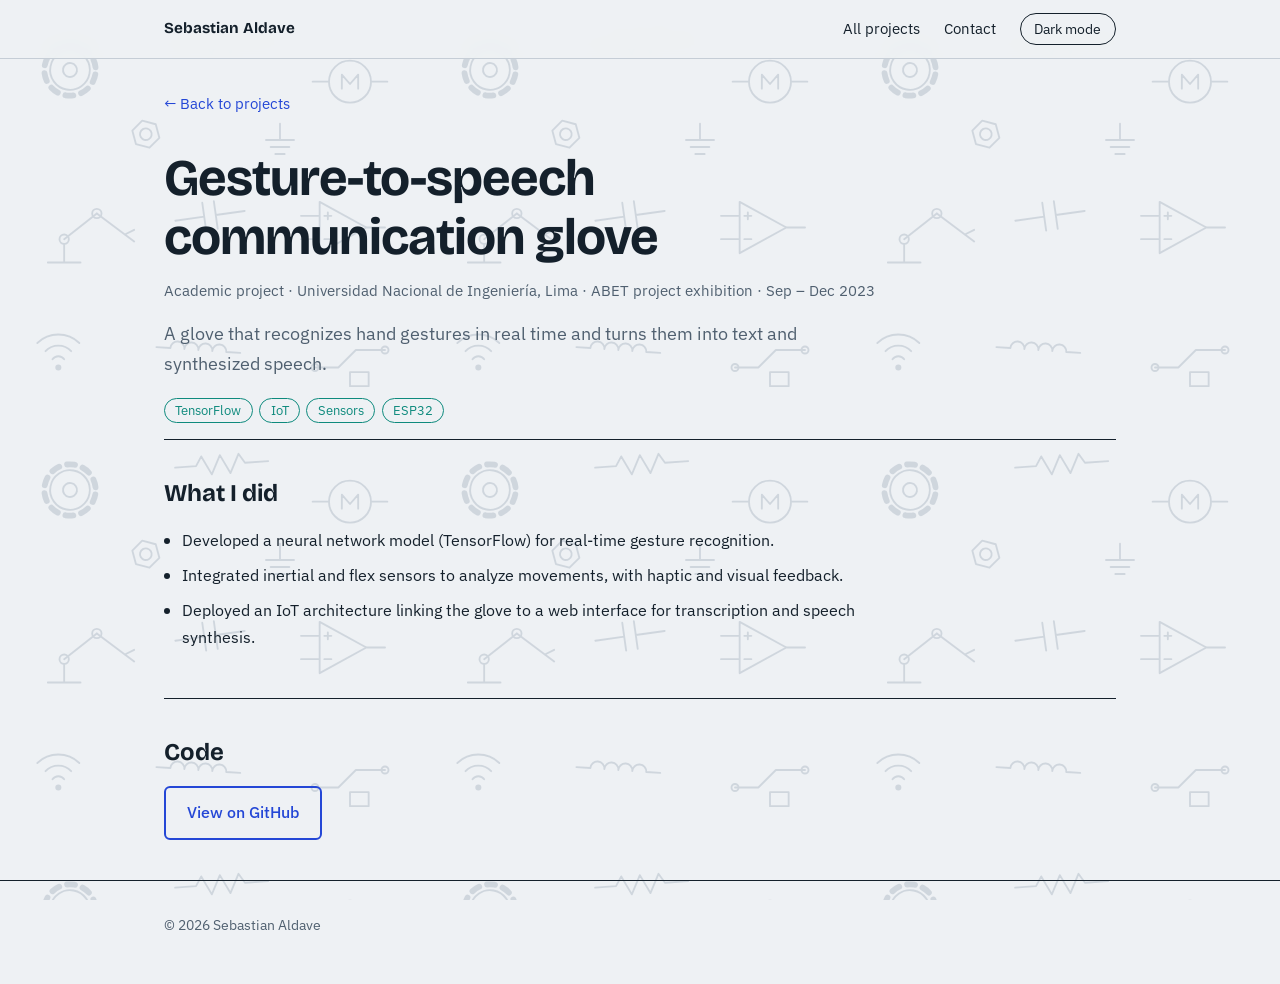
==== projects/gesture-speech-glove.html @ d8f80ff8 "Create gesture-speech-glove.html" ====
<!DOCTYPE html>
<html lang="en">
<head>
<meta charset="UTF-8">
<meta name="viewport" content="width=device-width, initial-scale=1">
<title>Gesture-to-speech communication glove | Sebastian Aldave</title>
<meta name="description" content="A glove that recognizes hand gestures in real time and turns them into text and synthesized speech.">
<link rel="preconnect" href="https://fonts.googleapis.com">
<link rel="preconnect" href="https://fonts.gstatic.com" crossorigin>
<link href="https://fonts.googleapis.com/css2?family=Bricolage+Grotesque:wght@500;700&family=IBM+Plex+Sans:wght@400;500&display=swap" rel="stylesheet">
<script>try{var t=localStorage.getItem("theme");if(t)document.documentElement.setAttribute("data-theme",t)}catch(e){}</script>
<link rel="stylesheet" href="page.css">
</head>
<body>
<nav>
  <div class="wrap">
    <a class="brand" href="../index.html">Sebastian Aldave</a>
    <a href="../index.html#projects">All projects</a>
    <a href="../index.html#contact">Contact</a>
    <button class="theme" id="theme" type="button"></button>
  </div>
</nav>

<main class="wrap detail">
  <a class="back" href="../index.html#projects">← Back to projects</a>

  <header class="phead">
    <h1>Gesture-to-speech communication glove</h1>
    <p class="pmeta">Academic project · Universidad Nacional de Ingeniería, Lima · ABET project exhibition · Sep – Dec 2023</p>
    <p class="lead">A glove that recognizes hand gestures in real time and turns them into text and synthesized speech.</p>
    <ul class="ptags"><li>TensorFlow</li><li>IoT</li><li>Sensors</li><li>ESP32</li></ul>
  </header>

  <section>
    <h2>What I did</h2>
    <ul class="points">
      <li>Developed a neural network model (TensorFlow) for real-time gesture recognition.</li>
      <li>Integrated inertial and flex sensors to analyze movements, with haptic and visual feedback.</li>
      <li>Deployed an IoT architecture linking the glove to a web interface for transcription and speech synthesis.</li>
    </ul>
  </section>

  <section data-optional>
    <h2>Gallery</h2>
    <div class="gallery">
      <img src="../img/gesture-speech-glove-1.jpg" alt="Gesture-to-speech communication glove, image 1" onerror="this.remove()">
      <img src="../img/gesture-speech-glove-2.jpg" alt="Gesture-to-speech communication glove, image 2" onerror="this.remove()">
      <img src="../img/gesture-speech-glove-3.jpg" alt="Gesture-to-speech communication glove, image 3" onerror="this.remove()">
    </div>
  </section>

  <section data-optional>
    <h2>Video</h2>
    <video controls preload="metadata" src="../video/gesture-speech-glove.mp4" onerror="this.remove()"></video>
  </section>

  <section>
    <h2>Article</h2>
    <p>Read the full write-up of the project.</p>
    <a class="btn main" data-check href="../docs/gesture-speech-glove.pdf">Read the article (PDF)</a>
  </section>

  <section>
    <h2>Code</h2>
    <a class="btn alt" href="https://github.com/YOUR-GITHUB/gesture-speech-glove" target="_blank" rel="noopener">View on GitHub</a>
  </section>
</main>

<footer>
  <div class="wrap">© 2026 Sebastian Aldave</div>
</footer>
<script src="page.js"></script>
</body>
</html>
---- projects/page.css ----
:root{
  --paper:#eef1f4; --ink:#14202b; --muted:#506070; --line:#c5cdd6;
  --blue:#2447d6; --blue-hover:#1a37a8; --teal:#0e8a7d; --teal-rgb:14,138,125;
  --surface:#ffffff; --btn-text:#ffffff; --nav-bg:rgba(238,241,244,.92);
  --display:'Bricolage Grotesque','Segoe UI',system-ui,sans-serif;
  --body:'IBM Plex Sans','Segoe UI',system-ui,sans-serif;
  color-scheme:light;
}
@media (prefers-color-scheme:dark){
:root:not([data-theme="light"]){
  --paper:#0f1720; --ink:#e6ebf0; --muted:#97a6b6; --line:#243140;
  --blue:#7b9bff; --blue-hover:#a1b6ff; --teal:#3ec9b8; --teal-rgb:62,201,184;
  --surface:#16212c; --btn-text:#0f1720; --nav-bg:rgba(15,23,32,.92);
  color-scheme:dark;
}
}
:root[data-theme="dark"]{
  --paper:#0f1720; --ink:#e6ebf0; --muted:#97a6b6; --line:#243140;
  --blue:#7b9bff; --blue-hover:#a1b6ff; --teal:#3ec9b8; --teal-rgb:62,201,184;
  --surface:#16212c; --btn-text:#0f1720; --nav-bg:rgba(15,23,32,.92);
  color-scheme:dark;
}
*{box-sizing:border-box;margin:0;padding:0}
html{scroll-behavior:smooth}
body{font-family:var(--body);background:var(--paper);color:var(--ink);line-height:1.65;font-size:1.02rem;}
body::before{content:"";position:fixed;inset:0;z-index:-1;pointer-events:none;background:var(--line);opacity:.75;
  -webkit-mask:url("data:image/svg+xml,%3Csvg xmlns=%22http://www.w3.org/2000/svg%22 viewBox=%220 0 360 360%22 fill=%22none%22 stroke=%22black%22 stroke-width=%221.6%22 stroke-linecap=%22round%22 stroke-linejoin=%22round%22%3E%3Cg transform=%22translate%2860 60%29 rotate%2810%29%22%3E%3Ccircle r=%2217%22/%3E%3Ccircle r=%226%22/%3E%3Ccircle r=%2222%22 stroke-width=%225%22 stroke-dasharray=%226.9 6.9%22/%3E%3C/g%3E%3Cg transform=%22translate%28190 38%29 rotate%28-4%29%22%3E%3Cpath d=%22M-40 0H-22L-17 -8L-9 8L-1 -8L7 8L15 -8L20 0H40%22/%3E%3C/g%3E%3Cg transform=%22translate%28300 70%29%22%3E%3Ccircle r=%2218%22/%3E%3Cpath d=%22M-7 6V-6L0 2L7 -6V6M18 0H32M-18 0H-32%22/%3E%3C/g%3E%3Cg transform=%22translate%28125 115%29 rotate%2815%29%22%3E%3Cpath d=%22M12 0L6 10.4L-6 10.4L-12 0L-6 -10.4L6 -10.4Z%22/%3E%3Ccircle r=%225%22/%3E%3C/g%3E%3Cg transform=%22translate%28240 120%29%22%3E%3Cpath d=%22M0 -14V0M-12 0H12M-8 6H8M-4 12H4%22/%3E%3C/g%3E%3Cg transform=%22translate%2855 205%29%22%3E%3Cpath d=%22M-14 20H14M0 20V4%22/%3E%3Ccircle r=%224%22 cy=%220%22/%3E%3Cpath d=%22M0 0L28 -22%22/%3E%3Ccircle cx=%2228%22 cy=%22-22%22 r=%224%22/%3E%3Cpath d=%22M28 -22L52 -4M52 -4L60 -8M52 -4L60 2%22/%3E%3C/g%3E%3Cg transform=%22translate%28180 185%29 rotate%28-8%29%22%3E%3Cpath d=%22M-30 0H-5M-5 -12V12M5 -12V12M5 0H30%22/%3E%3C/g%3E%3Cg transform=%22translate%28292 195%29%22%3E%3Cpath d=%22M-18 -22L22 0L-18 22ZM-34 -10H-18M-34 10H-18M22 0H38M-14 -10H-8M-11 -13V-7M-14 10H-8%22/%3E%3C/g%3E%3Cg transform=%22translate%2850 300%29%22%3E%3Cpath d=%22M-18 -6A26 26 0 0 1 18 -6M-11 1A15 15 0 0 1 11 1M-5 8A6 6 0 0 1 5 8%22/%3E%3Ccircle cy=%2215%22 r=%221.8%22 fill=%22black%22/%3E%3C/g%3E%3Cg transform=%22translate%28170 300%29 rotate%284%29%22%3E%3Cpath d=%22M-36 0H-24a6 6 0 0 1 12 0a6 6 0 0 1 12 0a6 6 0 0 1 12 0a6 6 0 0 1 12 0H36%22/%3E%3C/g%3E%3Cg transform=%22translate%28300 305%29%22%3E%3Cpath d=%22M-30 10H-10L5 -5H30%22/%3E%3Ccircle cx=%22-30%22 cy=%2210%22 r=%223%22/%3E%3Ccircle cx=%2230%22 cy=%22-5%22 r=%223%22/%3E%3Cpath d=%22M0 14H16V26H0Z%22/%3E%3C/g%3E%3C/svg%3E") 0 0/420px 420px repeat;mask:url("data:image/svg+xml,%3Csvg xmlns=%22http://www.w3.org/2000/svg%22 viewBox=%220 0 360 360%22 fill=%22none%22 stroke=%22black%22 stroke-width=%221.6%22 stroke-linecap=%22round%22 stroke-linejoin=%22round%22%3E%3Cg transform=%22translate%2860 60%29 rotate%2810%29%22%3E%3Ccircle r=%2217%22/%3E%3Ccircle r=%226%22/%3E%3Ccircle r=%2222%22 stroke-width=%225%22 stroke-dasharray=%226.9 6.9%22/%3E%3C/g%3E%3Cg transform=%22translate%28190 38%29 rotate%28-4%29%22%3E%3Cpath d=%22M-40 0H-22L-17 -8L-9 8L-1 -8L7 8L15 -8L20 0H40%22/%3E%3C/g%3E%3Cg transform=%22translate%28300 70%29%22%3E%3Ccircle r=%2218%22/%3E%3Cpath d=%22M-7 6V-6L0 2L7 -6V6M18 0H32M-18 0H-32%22/%3E%3C/g%3E%3Cg transform=%22translate%28125 115%29 rotate%2815%29%22%3E%3Cpath d=%22M12 0L6 10.4L-6 10.4L-12 0L-6 -10.4L6 -10.4Z%22/%3E%3Ccircle r=%225%22/%3E%3C/g%3E%3Cg transform=%22translate%28240 120%29%22%3E%3Cpath d=%22M0 -14V0M-12 0H12M-8 6H8M-4 12H4%22/%3E%3C/g%3E%3Cg transform=%22translate%2855 205%29%22%3E%3Cpath d=%22M-14 20H14M0 20V4%22/%3E%3Ccircle r=%224%22 cy=%220%22/%3E%3Cpath d=%22M0 0L28 -22%22/%3E%3Ccircle cx=%2228%22 cy=%22-22%22 r=%224%22/%3E%3Cpath d=%22M28 -22L52 -4M52 -4L60 -8M52 -4L60 2%22/%3E%3C/g%3E%3Cg transform=%22translate%28180 185%29 rotate%28-8%29%22%3E%3Cpath d=%22M-30 0H-5M-5 -12V12M5 -12V12M5 0H30%22/%3E%3C/g%3E%3Cg transform=%22translate%28292 195%29%22%3E%3Cpath d=%22M-18 -22L22 0L-18 22ZM-34 -10H-18M-34 10H-18M22 0H38M-14 -10H-8M-11 -13V-7M-14 10H-8%22/%3E%3C/g%3E%3Cg transform=%22translate%2850 300%29%22%3E%3Cpath d=%22M-18 -6A26 26 0 0 1 18 -6M-11 1A15 15 0 0 1 11 1M-5 8A6 6 0 0 1 5 8%22/%3E%3Ccircle cy=%2215%22 r=%221.8%22 fill=%22black%22/%3E%3C/g%3E%3Cg transform=%22translate%28170 300%29 rotate%284%29%22%3E%3Cpath d=%22M-36 0H-24a6 6 0 0 1 12 0a6 6 0 0 1 12 0a6 6 0 0 1 12 0a6 6 0 0 1 12 0H36%22/%3E%3C/g%3E%3Cg transform=%22translate%28300 305%29%22%3E%3Cpath d=%22M-30 10H-10L5 -5H30%22/%3E%3Ccircle cx=%22-30%22 cy=%2210%22 r=%223%22/%3E%3Ccircle cx=%2230%22 cy=%22-5%22 r=%223%22/%3E%3Cpath d=%22M0 14H16V26H0Z%22/%3E%3C/g%3E%3C/svg%3E") 0 0/420px 420px repeat}
a{color:var(--blue)}
a:focus-visible,button:focus-visible,.proj:focus-visible{outline:3px solid var(--blue);outline-offset:3px}
.wrap{max-width:1000px;margin:0 auto;padding:0 1.5rem}
nav{position:sticky;top:0;z-index:5;background:var(--nav-bg);backdrop-filter:blur(6px);border-bottom:1px solid var(--line)}
nav .wrap{display:flex;gap:1.5rem;align-items:center;padding-top:.8rem;padding-bottom:.8rem;flex-wrap:wrap}
nav strong{font-family:var(--display);margin-right:auto}
nav a{text-decoration:none;color:var(--ink);font-size:.95rem}
nav a:hover{color:var(--blue)}
.theme{font:inherit;font-size:.9rem;color:var(--ink);background:transparent;border:1px solid var(--ink);border-radius:99px;padding:.2rem .85rem;cursor:pointer}
.theme:hover{border-color:var(--blue);color:var(--blue)}
h1,h2,h3{font-family:var(--display);line-height:1.15}
h1{font-size:clamp(2.6rem,7vw,4.6rem);letter-spacing:-.02em}
h2{font-size:1.9rem;margin-bottom:2rem}
h3{font-size:1.2rem}

/* Hero */
.hero{display:grid;grid-template-columns:1.2fr .8fr;gap:3rem;align-items:center;min-height:82vh;padding:3rem 0}
.photo{width:100%;max-width:400px;aspect-ratio:1;object-fit:cover;border-radius:50%;border:2px solid var(--ink);justify-self:end}
.hero .role{font-family:var(--display);font-size:1.3rem;color:var(--blue);margin:.6rem 0 1.2rem}
.hero p{max-width:34rem;color:var(--muted)}
.hero p strong{color:var(--ink);font-weight:500}
.actions{display:flex;gap:.8rem;flex-wrap:wrap;margin-top:1.8rem}
.btn{display:inline-block;padding:.7rem 1.3rem;border-radius:6px;text-decoration:none;font-weight:500;border:2px solid var(--blue);transition:background .2s,color .2s}
.btn.main{background:var(--blue);color:var(--btn-text)}
.btn.main:hover{background:var(--blue-hover);border-color:var(--blue-hover)}
.btn.alt{color:var(--blue)}
.btn.alt:hover{background:var(--blue);color:var(--btn-text)}

/* Sections */
section{padding:3.5rem 0;border-top:1px solid var(--ink)}

/* Project previews */
.projects{display:grid;grid-template-columns:repeat(2,1fr);gap:2rem}
.proj{display:block;color:inherit;text-decoration:none}
.thumb{position:relative;aspect-ratio:16/10;overflow:hidden;border:1px solid var(--ink);border-radius:4px;
  background:linear-gradient(135deg,#2447d6 0%,#0e8a7d 100%)}
.thumb img{position:absolute;inset:0;width:100%;height:100%;object-fit:cover;display:block}
.thumb .over{position:absolute;inset:0;background:rgba(10,18,28,.86);color:#eef1f4;padding:1.1rem 1.2rem;
  display:flex;flex-direction:column;justify-content:center;gap:.8rem;opacity:0;transition:opacity .25s;overflow:auto}
.proj:hover .over,.proj:focus .over,.proj:focus-within .over{opacity:1}
.over p{font-size:.95rem;line-height:1.55}
.over ul{display:flex;flex-wrap:wrap;gap:.4rem;list-style:none}
.over li{font-size:.78rem;border:1px solid #6fd6c9;color:#6fd6c9;padding:.05rem .55rem;border-radius:99px}
.cap{padding-top:.7rem}
.proj:hover .cap h3,.proj:focus-visible .cap h3{color:var(--blue);text-decoration:underline}
@media (hover:none){.thumb .over{opacity:1;background:rgba(10,18,28,.8)}}

/* About */
.about{max-width:40rem}
footer{border-top:1px solid var(--ink);padding:2rem 0 3rem;color:var(--muted);font-size:.9rem}

@media (max-width:760px){
  .hero{grid-template-columns:1fr;min-height:auto;gap:2rem}
  .photo{order:-1;justify-self:center;max-width:240px}
  .projects{grid-template-columns:1fr}
  }

/* Project pages */
.brand{margin-right:auto;font-family:var(--display);font-weight:700;color:var(--ink)}
.detail [hidden]{display:none}
.back{display:inline-block;margin-top:2rem;text-decoration:none;font-size:.95rem}
.back:hover{text-decoration:underline}
.phead{padding:2rem 0 1rem}
.phead h1{font-size:clamp(2rem,5vw,3.2rem);max-width:46rem}
.pmeta{color:var(--muted);font-size:.92rem;margin-top:.8rem}
.lead{max-width:40rem;color:var(--muted);font-size:1.12rem;margin-top:1rem}
.ptags{display:flex;flex-wrap:wrap;gap:.4rem;list-style:none;margin-top:1.2rem}
.ptags li{font-size:.82rem;border:1px solid var(--teal);color:var(--teal);padding:.05rem .65rem;border-radius:99px}
.detail section{padding:2.5rem 0}
.detail h2{font-size:1.5rem;margin-bottom:1.2rem}
.points{padding-left:1.1rem;max-width:44rem}
.points li{margin-bottom:.5rem}
.gallery{display:grid;grid-template-columns:repeat(auto-fit,minmax(280px,1fr));gap:1rem}
.gallery img,.detail video{width:100%;display:block;border:1px solid var(--ink);border-radius:4px;background:var(--surface)}
.detail video{max-width:780px}
.detail section p{max-width:40rem;color:var(--muted);margin-bottom:1rem}
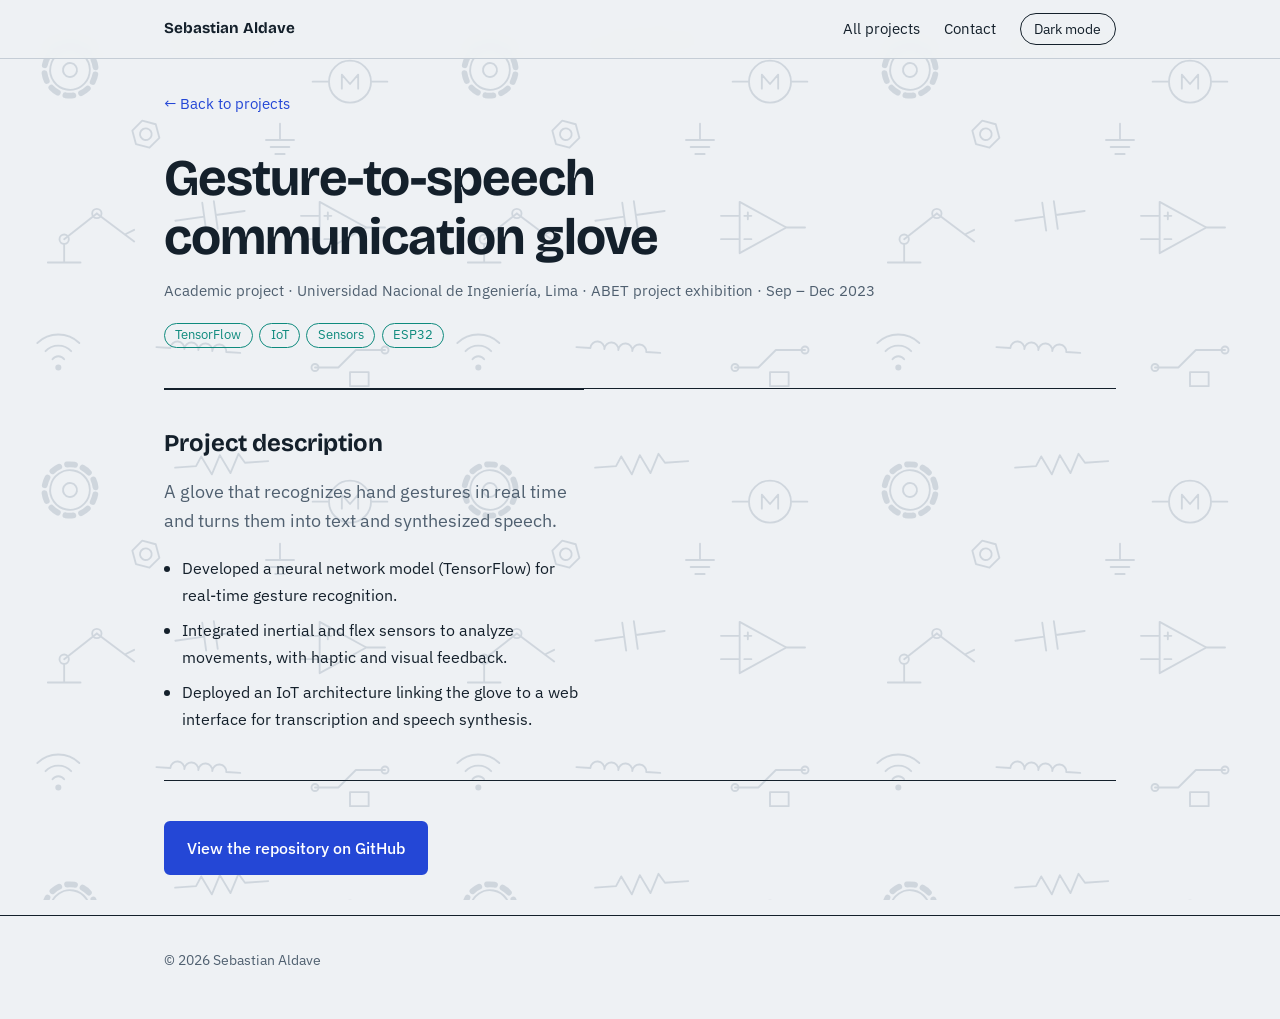
==== commit 944e4a04: "Update gesture-speech-glove.html" ====
--- a/projects/gesture-speech-glove.html
+++ b/projects/gesture-speech-glove.html
@@ -21,48 +21,44 @@
   </div>
 </nav>
 
-<main class="wrap detail">
+<main class="wrap detail" data-slug="gesture-speech-glove">
   <a class="back" href="../index.html#projects">← Back to projects</a>
 
   <header class="phead">
     <h1>Gesture-to-speech communication glove</h1>
     <p class="pmeta">Academic project · Universidad Nacional de Ingeniería, Lima · ABET project exhibition · Sep – Dec 2023</p>
-    <p class="lead">A glove that recognizes hand gestures in real time and turns them into text and synthesized speech.</p>
     <ul class="ptags"><li>TensorFlow</li><li>IoT</li><li>Sensors</li><li>ESP32</li></ul>
   </header>
 
+  <div class="cols" id="cols">
+    <section class="desc">
+      <h2>Project description</h2>
+      <p class="lead">A glove that recognizes hand gestures in real time and turns them into text and synthesized speech.</p>
+      <ul class="points">
+        <li>Developed a neural network model (TensorFlow) for real-time gesture recognition.</li>
+        <li>Integrated inertial and flex sensors to analyze movements, with haptic and visual feedback.</li>
+        <li>Deployed an IoT architecture linking the glove to a web interface for transcription and speech synthesis.</li>
+      </ul>
+    </section>
+
+    <section class="media" id="media" hidden>
+      <h2>Media</h2>
+      <h3 class="sub" id="photos-h" hidden>Photos</h3>
+      <div id="photos"></div>
+      <h3 class="sub" id="videos-h" hidden>Videos</h3>
+      <!-- To add YouTube videos, write their IDs here separated by commas: data-youtube="ID1,ID2" -->
+      <div id="videos" data-youtube=""></div>
+    </section>
+  </div>
+
   <section>
-    <h2>What I did</h2>
-    <ul class="points">
-      <li>Developed a neural network model (TensorFlow) for real-time gesture recognition.</li>
-      <li>Integrated inertial and flex sensors to analyze movements, with haptic and visual feedback.</li>
-      <li>Deployed an IoT architecture linking the glove to a web interface for transcription and speech synthesis.</li>
-    </ul>
-  </section>
-
-  <section data-optional>
-    <h2>Gallery</h2>
-    <div class="gallery">
-      <img src="../img/gesture-speech-glove-1.jpg" alt="Gesture-to-speech communication glove, image 1" onerror="this.remove()">
-      <img src="../img/gesture-speech-glove-2.jpg" alt="Gesture-to-speech communication glove, image 2" onerror="this.remove()">
-      <img src="../img/gesture-speech-glove-3.jpg" alt="Gesture-to-speech communication glove, image 3" onerror="this.remove()">
-    </div>
-  </section>
-
-  <section data-optional>
-    <h2>Video</h2>
-    <video controls preload="metadata" src="../video/gesture-speech-glove.mp4" onerror="this.remove()"></video>
+    <h2>Article</h2>
+    <iframe class="pdf" width="100%" height="800" src="../docs/gesture-speech-glove.pdf#view=FitH" title="Article: Gesture-to-speech communication glove"></iframe>
+    <a class="btn alt" data-check href="../docs/gesture-speech-glove.pdf" target="_blank" rel="noopener">Open the article in a new tab</a>
   </section>
 
   <section>
-    <h2>Article</h2>
-    <p>Read the full write-up of the project.</p>
-    <a class="btn main" data-check href="../docs/gesture-speech-glove.pdf">Read the article (PDF)</a>
-  </section>
-
-  <section>
-    <h2>Code</h2>
-    <a class="btn alt" href="https://github.com/YOUR-GITHUB/gesture-speech-glove" target="_blank" rel="noopener">View on GitHub</a>
+    <a class="btn main" href="https://github.com/sebastian-aldave/gesture-speech-glove" target="_blank" rel="noopener">View the repository on GitHub</a>
   </section>
 </main>
 
--- a/projects/page.css
+++ b/projects/page.css
@@ -97,7 +97,33 @@
 .detail h2{font-size:1.5rem;margin-bottom:1.2rem}
 .points{padding-left:1.1rem;max-width:44rem}
 .points li{margin-bottom:.5rem}
-.gallery{display:grid;grid-template-columns:repeat(auto-fit,minmax(280px,1fr));gap:1rem}
-.gallery img,.detail video{width:100%;display:block;border:1px solid var(--ink);border-radius:4px;background:var(--surface)}
-.detail video{max-width:780px}
 .detail section p{max-width:40rem;color:var(--muted);margin-bottom:1rem}
+.pdf{width:100%;height:80vh;min-height:480px;display:block;margin-bottom:1.2rem;border:1px solid var(--ink);border-radius:4px;background:var(--surface)}
+@media (hover:none) and (pointer:coarse){.pdf{display:none}}
+
+/* Two-column layout: description + media */
+.cols{display:grid;grid-template-columns:minmax(0,1fr) minmax(0,1.15fr);gap:3rem;align-items:start;border-top:1px solid var(--ink);margin-top:1.5rem}
+.cols.solo{grid-template-columns:1fr}
+.desc .lead{margin-top:0;max-width:34rem}
+.desc .points{margin-top:1.2rem}
+.sub{font-family:var(--body);font-size:.88rem;font-weight:500;color:var(--muted);margin:0 0 .5rem}
+.media .sub+.carousel{margin-bottom:1.8rem}
+.carousel{outline:none}
+.carousel:focus-visible{outline:3px solid var(--blue);outline-offset:4px}
+.frame{position:relative}
+.stage{aspect-ratio:16/10;display:flex;overflow:hidden;background:var(--surface);border:1px solid var(--ink);border-radius:4px}
+.vids .stage{aspect-ratio:16/9;background:#000}
+.stage img{width:100%;height:100%;object-fit:contain;display:block}
+.stage video,.stage iframe{width:100%;height:100%;border:0;display:block;background:#000}
+.cnav{position:absolute;top:50%;transform:translateY(-50%);width:2.4rem;height:2.4rem;border-radius:50%;border:1px solid var(--ink);background:var(--paper);color:var(--ink);font-size:1.5rem;line-height:1;cursor:pointer;opacity:.92}
+.cnav:hover{border-color:var(--blue);color:var(--blue)}
+.cnav.prev{left:.6rem}
+.cnav.next{right:.6rem}
+.cbar{display:flex;align-items:center;gap:.7rem;flex-wrap:wrap;margin-top:.6rem}
+.count{font-size:.85rem;color:var(--muted)}
+.thumbs{display:flex;gap:.4rem;flex-wrap:wrap}
+.thumbs button{width:56px;height:40px;padding:0;overflow:hidden;cursor:pointer;background:none;border:2px solid transparent;border-radius:3px;opacity:.6}
+.thumbs button[aria-current="true"]{border-color:var(--blue);opacity:1}
+.thumbs img{width:100%;height:100%;object-fit:cover;display:block}
+.single .cnav,.single .thumbs{display:none}
+@media (max-width:860px){.cols{grid-template-columns:1fr;gap:1rem}}
